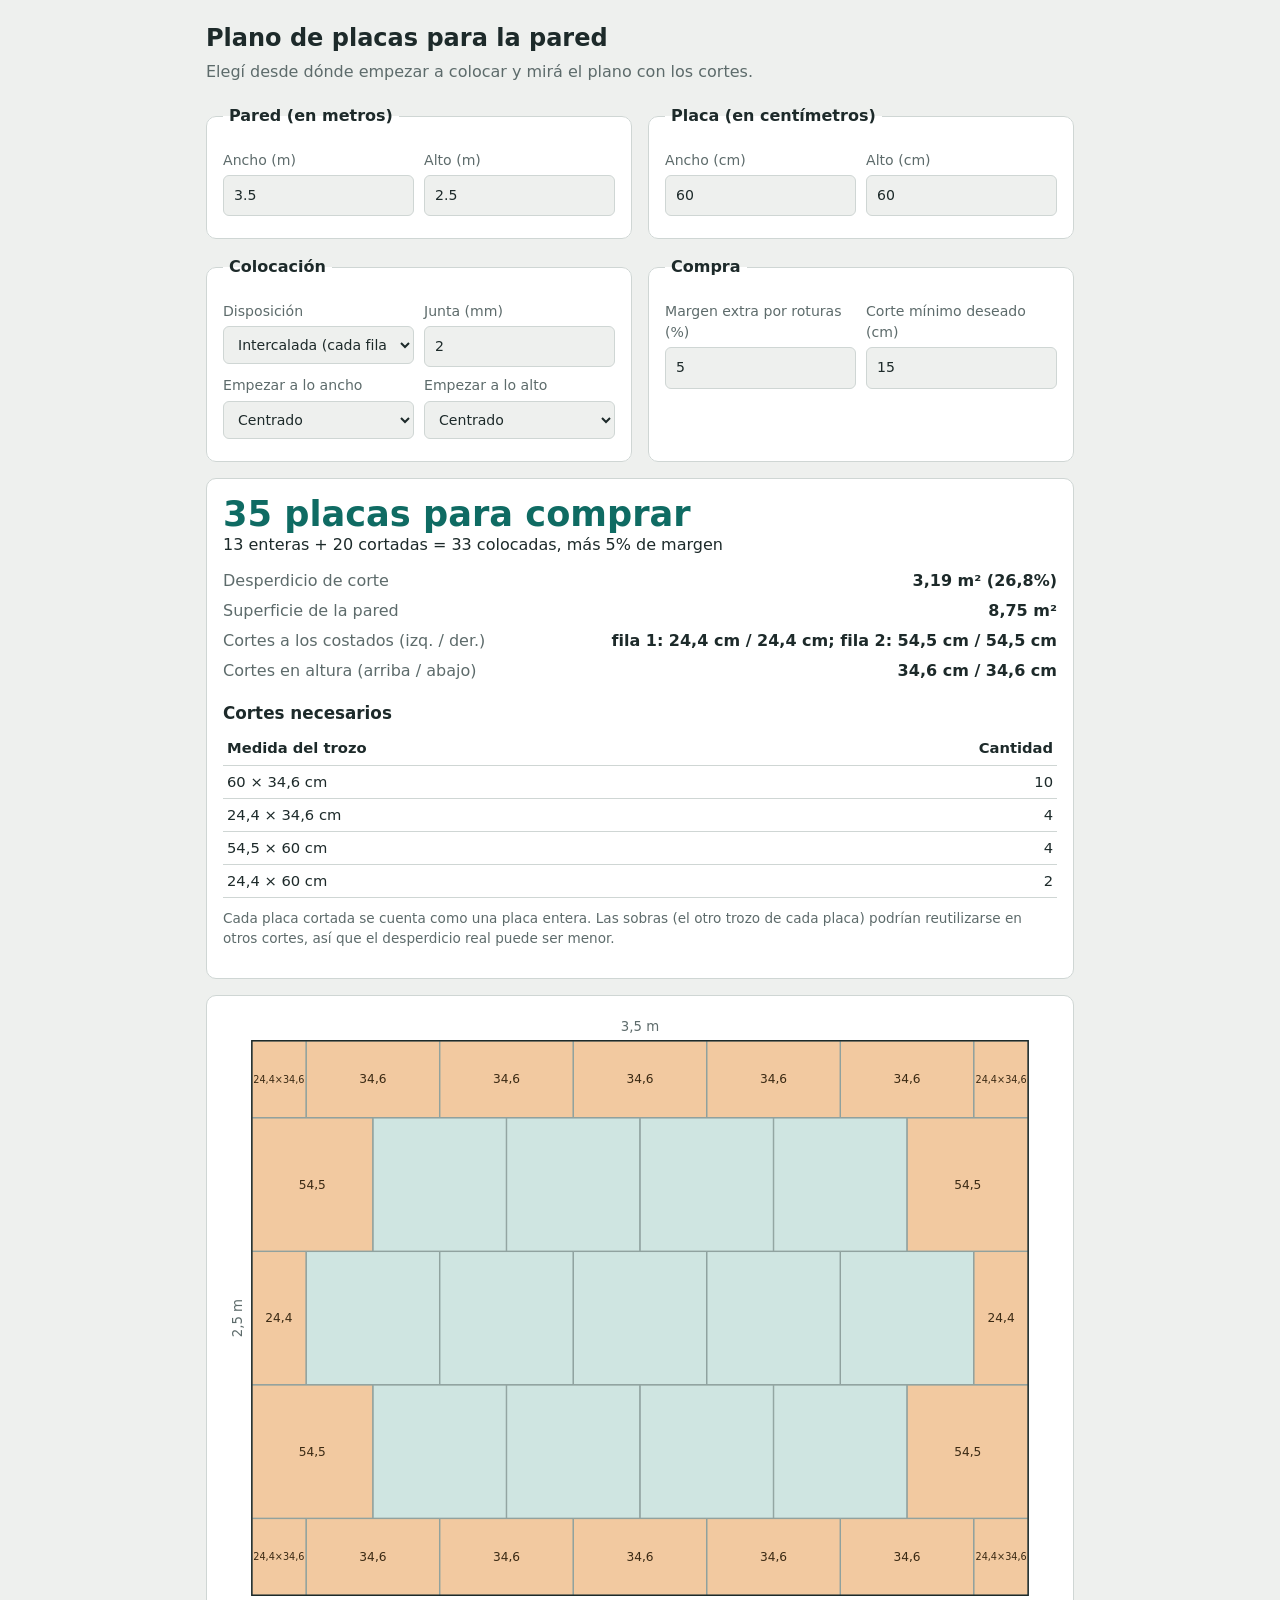
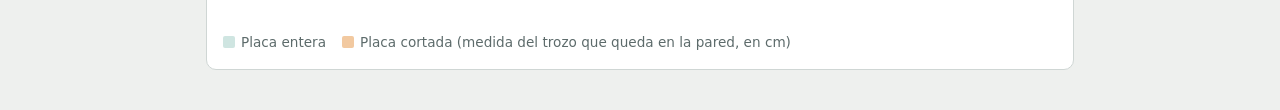
==== index.html @ 594323c6 "Add files via upload" ====
<!DOCTYPE html>
<html lang="es">
<head>
<meta charset="utf-8">
<meta name="viewport" content="width=device-width, initial-scale=1, viewport-fit=cover">
<title>Plano de placas para pared</title>
<link rel="stylesheet" href="styles.css">
</head>
<body>
<main>
<h1>Plano de placas para la pared</h1>
<p class="sub">Elegí desde dónde empezar a colocar y mirá el plano con los cortes.</p>

<div class="grid">
<fieldset><legend>Pared (en metros)</legend>
<div class="row">
<label>Ancho (m)<input id="pw" type="number" min="0" step="0.01" value="3.5"></label>
<label>Alto (m)<input id="ph" type="number" min="0" step="0.01" value="2.5"></label>
</div></fieldset>

<fieldset><legend>Placa (en centímetros)</legend>
<div class="row">
<label>Ancho (cm)<input id="tw" type="number" min="0" step="any" value="60"></label>
<label>Alto (cm)<input id="th" type="number" min="0" step="any" value="60"></label>
</div></fieldset>

<fieldset><legend>Colocación</legend>
<div class="row">
<label>Disposición
<select id="mode"><option value="stag">Intercalada (cada fila corrida media placa)</option><option value="grid">Alineada (juntas a plomo)</option></select></label>
<label>Junta (mm)<input id="jt" type="number" min="0" step="any" value="2"></label>
</div>
<div class="row">
<label>Empezar a lo ancho
<select id="sx"><option value="center">Centrado</option><option value="left">Desde la izquierda</option><option value="right">Desde la derecha</option></select></label>
<label>Empezar a lo alto
<select id="sy"><option value="center">Centrado</option><option value="bottom">Desde abajo</option><option value="top">Desde arriba</option></select></label>
</div></fieldset>

<fieldset><legend>Compra</legend>
<div class="row">
<label>Margen extra por roturas (%)<input id="wa" type="number" min="0" step="any" value="5"></label>
<label>Corte mínimo deseado (cm)<input id="mc" type="number" min="0" step="any" value="15"></label>
</div></fieldset>
</div>

<section class="res" id="res" aria-live="polite"></section>
<section class="draw"><div id="svg"></div>
<div class="leg"><span><i style="background:var(--tile)"></i>Placa entera</span><span><i style="background:var(--cut)"></i>Placa cortada (medida del trozo que queda en la pared, en cm)</span></div></section>
</main>

<script src="script.js"></script>
</body>
</html>
---- styles.css ----
:root{--bg:#eef0ee;--card:#fff;--ink:#1d2a2a;--mute:#5d6b6b;--line:#cfd6d4;--accent:#0f6b63;--tile:#cfe5e1;--cut:#f2c9a0;--grout:#8fa19e;--txt:#3b2a14;color-scheme:light;box-sizing:border-box;padding-top:env(safe-area-inset-top,0px);padding-bottom:env(safe-area-inset-bottom,0px)}
@media (prefers-color-scheme:dark){:root:not([data-theme="light"]){--bg:#121818;--card:#1b2424;--ink:#e6eeec;--mute:#9aaba8;--line:#2f3d3c;--accent:#4fc3b6;--tile:#2d5a55;--cut:#8a5a32;--grout:#0e1414;--txt:#fff3e2;color-scheme:dark}}
*{box-sizing:border-box}
html{scroll-padding-top:env(safe-area-inset-top,0px)}
body{margin:0;background:var(--bg);color:var(--ink);font:16px/1.5 "Segoe UI",system-ui,-apple-system,Arial,sans-serif}
main{max-width:900px;margin:0 auto;padding:20px 16px 40px}
h1{font-size:1.5rem;margin:0 0 4px}
p.sub{margin:0 0 20px;color:var(--mute)}
.grid{display:grid;grid-template-columns:1fr 1fr;gap:16px}
@media (max-width:640px){.grid{grid-template-columns:1fr}}
fieldset{background:var(--card);border:1px solid var(--line);border-radius:10px;padding:14px 16px;margin:0}
legend{font-weight:600;padding:0 6px}
.row{display:flex;gap:10px;margin:8px 0}
label{display:flex;flex-direction:column;flex:1;font-size:.88rem;color:var(--mute)}
input,select{margin-top:4px;padding:9px 10px;font:inherit;color:var(--ink);background:var(--bg);border:1px solid var(--line);border-radius:6px;width:100%}
input:focus-visible,select:focus-visible{outline:2px solid var(--accent);outline-offset:1px}
.res,.draw{margin-top:16px;background:var(--card);border:1px solid var(--line);border-radius:10px;padding:16px}
.big{font-size:2.2rem;font-weight:700;color:var(--accent);line-height:1.1}
dl{display:grid;grid-template-columns:1fr auto;gap:6px 12px;margin:12px 0 0}
dt{color:var(--mute)}dd{margin:0;font-weight:600;text-align:right}
h2{font-size:1.05rem;margin:18px 0 6px}
.note{font-size:.85rem;color:var(--mute);margin-top:10px}
.warn{color:#b34a00;font-weight:600;font-size:.9rem;margin-top:8px}
.err{color:#c0392b;font-weight:600}
.draw{overflow-x:auto}
svg{display:block;width:100%;height:auto;min-width:420px}
.leg{display:flex;gap:16px;font-size:.85rem;color:var(--mute);margin-top:8px;flex-wrap:wrap}
.leg i{display:inline-block;width:12px;height:12px;border-radius:2px;margin-right:6px;vertical-align:-1px}
table{width:100%;border-collapse:collapse;font-size:.92rem}
th,td{padding:5px 4px;border-bottom:1px solid var(--line);text-align:left}
td:last-child,th:last-child{text-align:right}
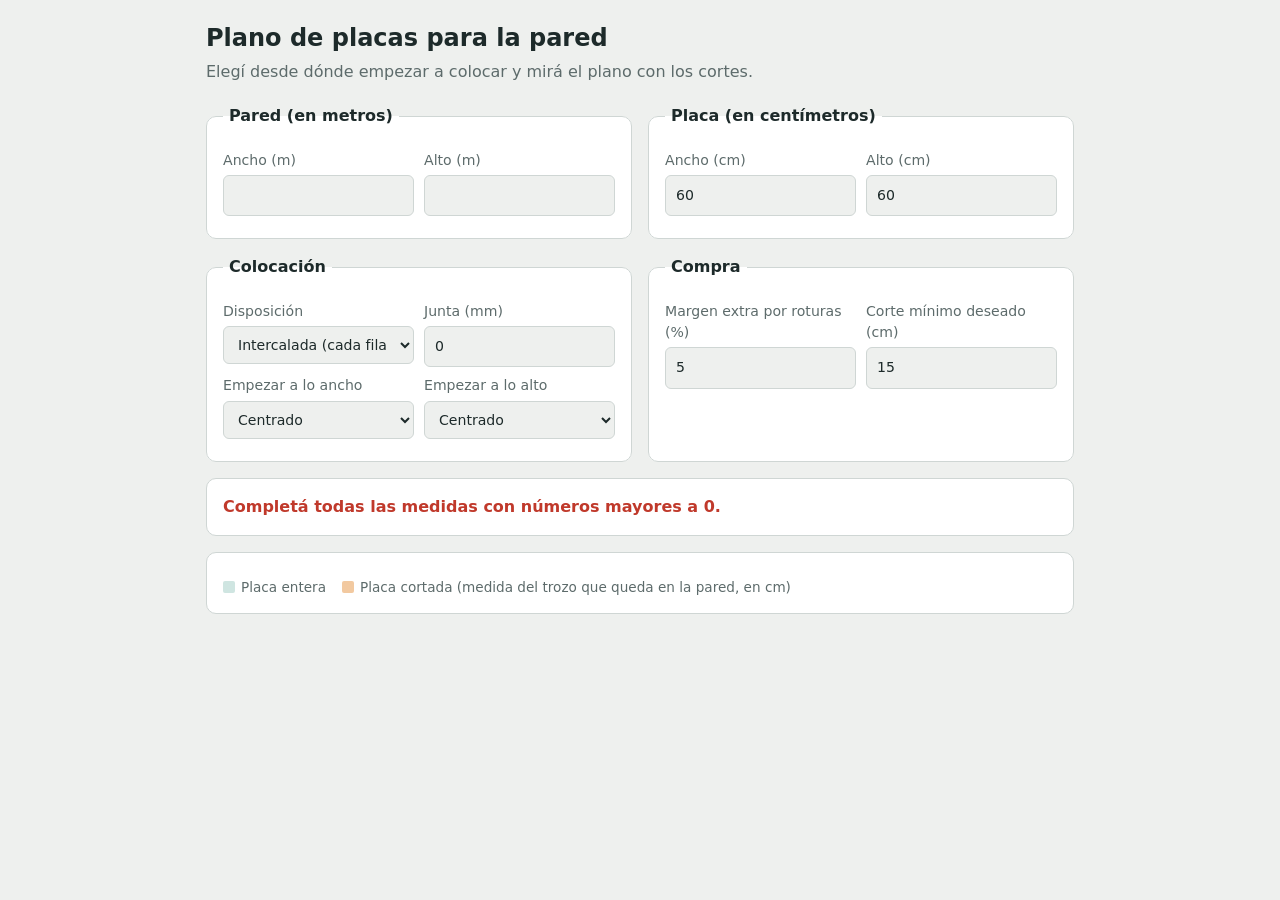
==== commit 53720943: "Update index.html" ====
--- a/index.html
+++ b/index.html
@@ -14,8 +14,8 @@
 <div class="grid">
 <fieldset><legend>Pared (en metros)</legend>
 <div class="row">
-<label>Ancho (m)<input id="pw" type="number" min="0" step="0.01" value="3.5"></label>
-<label>Alto (m)<input id="ph" type="number" min="0" step="0.01" value="2.5"></label>
+<label>Ancho (m)<input id="pw" type="number" min="0" step="0.01" value=""></label>
+<label>Alto (m)<input id="ph" type="number" min="0" step="0.01" value=""></label>
 </div></fieldset>
 
 <fieldset><legend>Placa (en centímetros)</legend>
@@ -28,7 +28,7 @@
 <div class="row">
 <label>Disposición
 <select id="mode"><option value="stag">Intercalada (cada fila corrida media placa)</option><option value="grid">Alineada (juntas a plomo)</option></select></label>
-<label>Junta (mm)<input id="jt" type="number" min="0" step="any" value="2"></label>
+<label>Junta (mm)<input id="jt" type="number" min="0" step="any" value="0"></label>
 </div>
 <div class="row">
 <label>Empezar a lo ancho
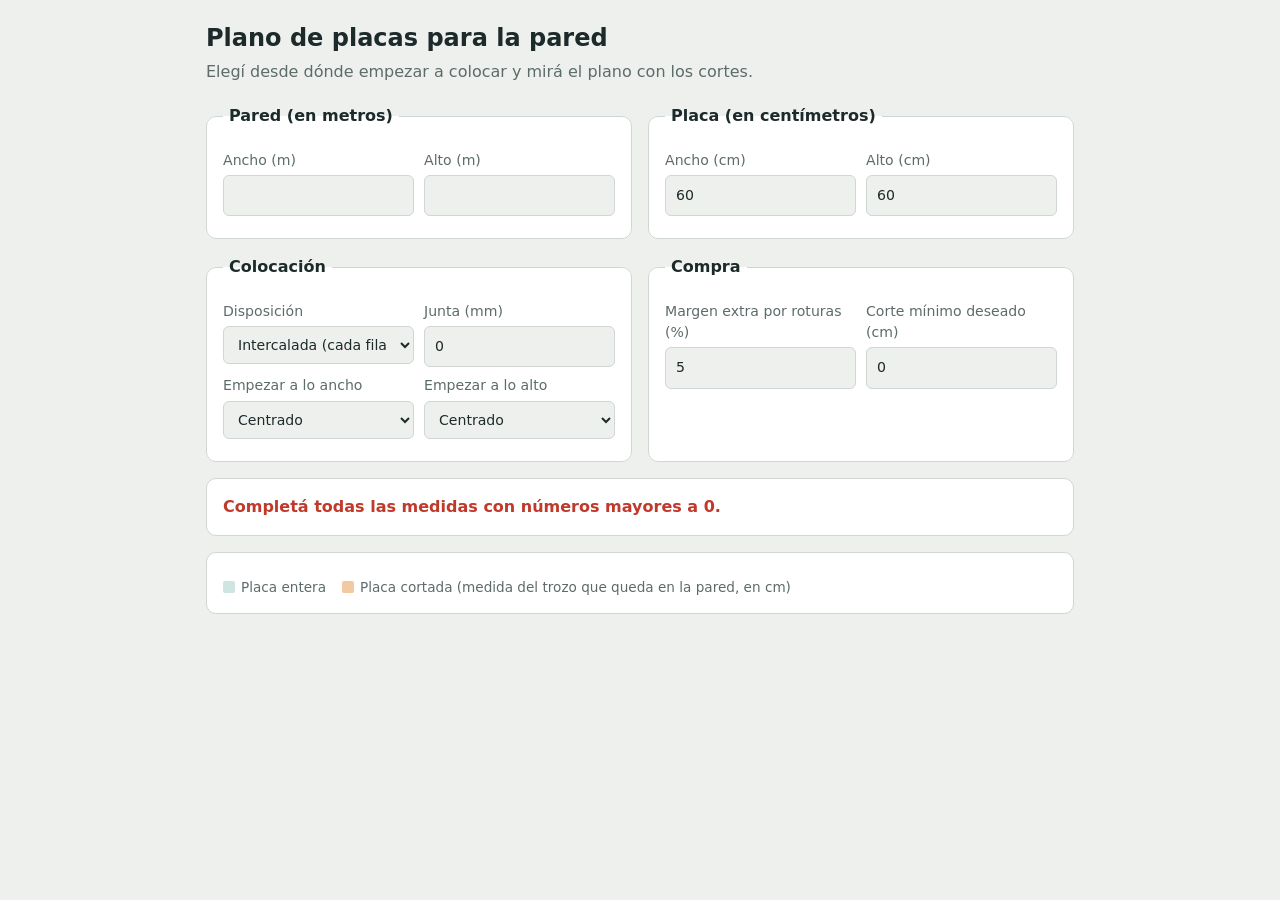
==== commit 3033bc55: "Update index.html" ====
--- a/index.html
+++ b/index.html
@@ -40,7 +40,7 @@
 <fieldset><legend>Compra</legend>
 <div class="row">
 <label>Margen extra por roturas (%)<input id="wa" type="number" min="0" step="any" value="5"></label>
-<label>Corte mínimo deseado (cm)<input id="mc" type="number" min="0" step="any" value="15"></label>
+<label>Corte mínimo deseado (cm)<input id="mc" type="number" min="0" step="any" value="0"></label>
 </div></fieldset>
 </div>
 
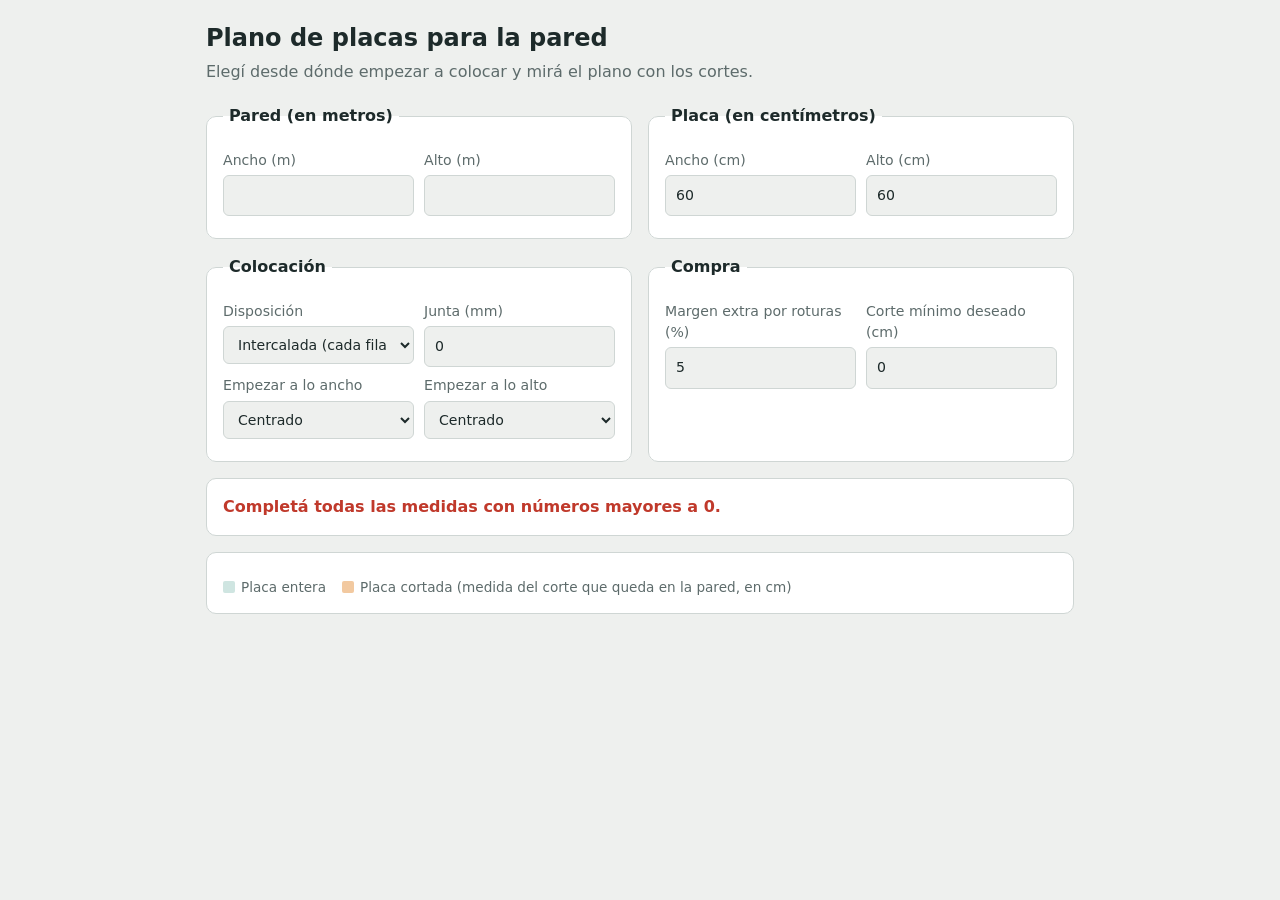
==== commit 9c206b74: "Update index.html" ====
--- a/index.html
+++ b/index.html
@@ -46,7 +46,7 @@
 
 <section class="res" id="res" aria-live="polite"></section>
 <section class="draw"><div id="svg"></div>
-<div class="leg"><span><i style="background:var(--tile)"></i>Placa entera</span><span><i style="background:var(--cut)"></i>Placa cortada (medida del trozo que queda en la pared, en cm)</span></div></section>
+<div class="leg"><span><i style="background:var(--tile)"></i>Placa entera</span><span><i style="background:var(--cut)"></i>Placa cortada (medida del corte que queda en la pared, en cm)</span></div></section>
 </main>
 
 <script src="script.js"></script>
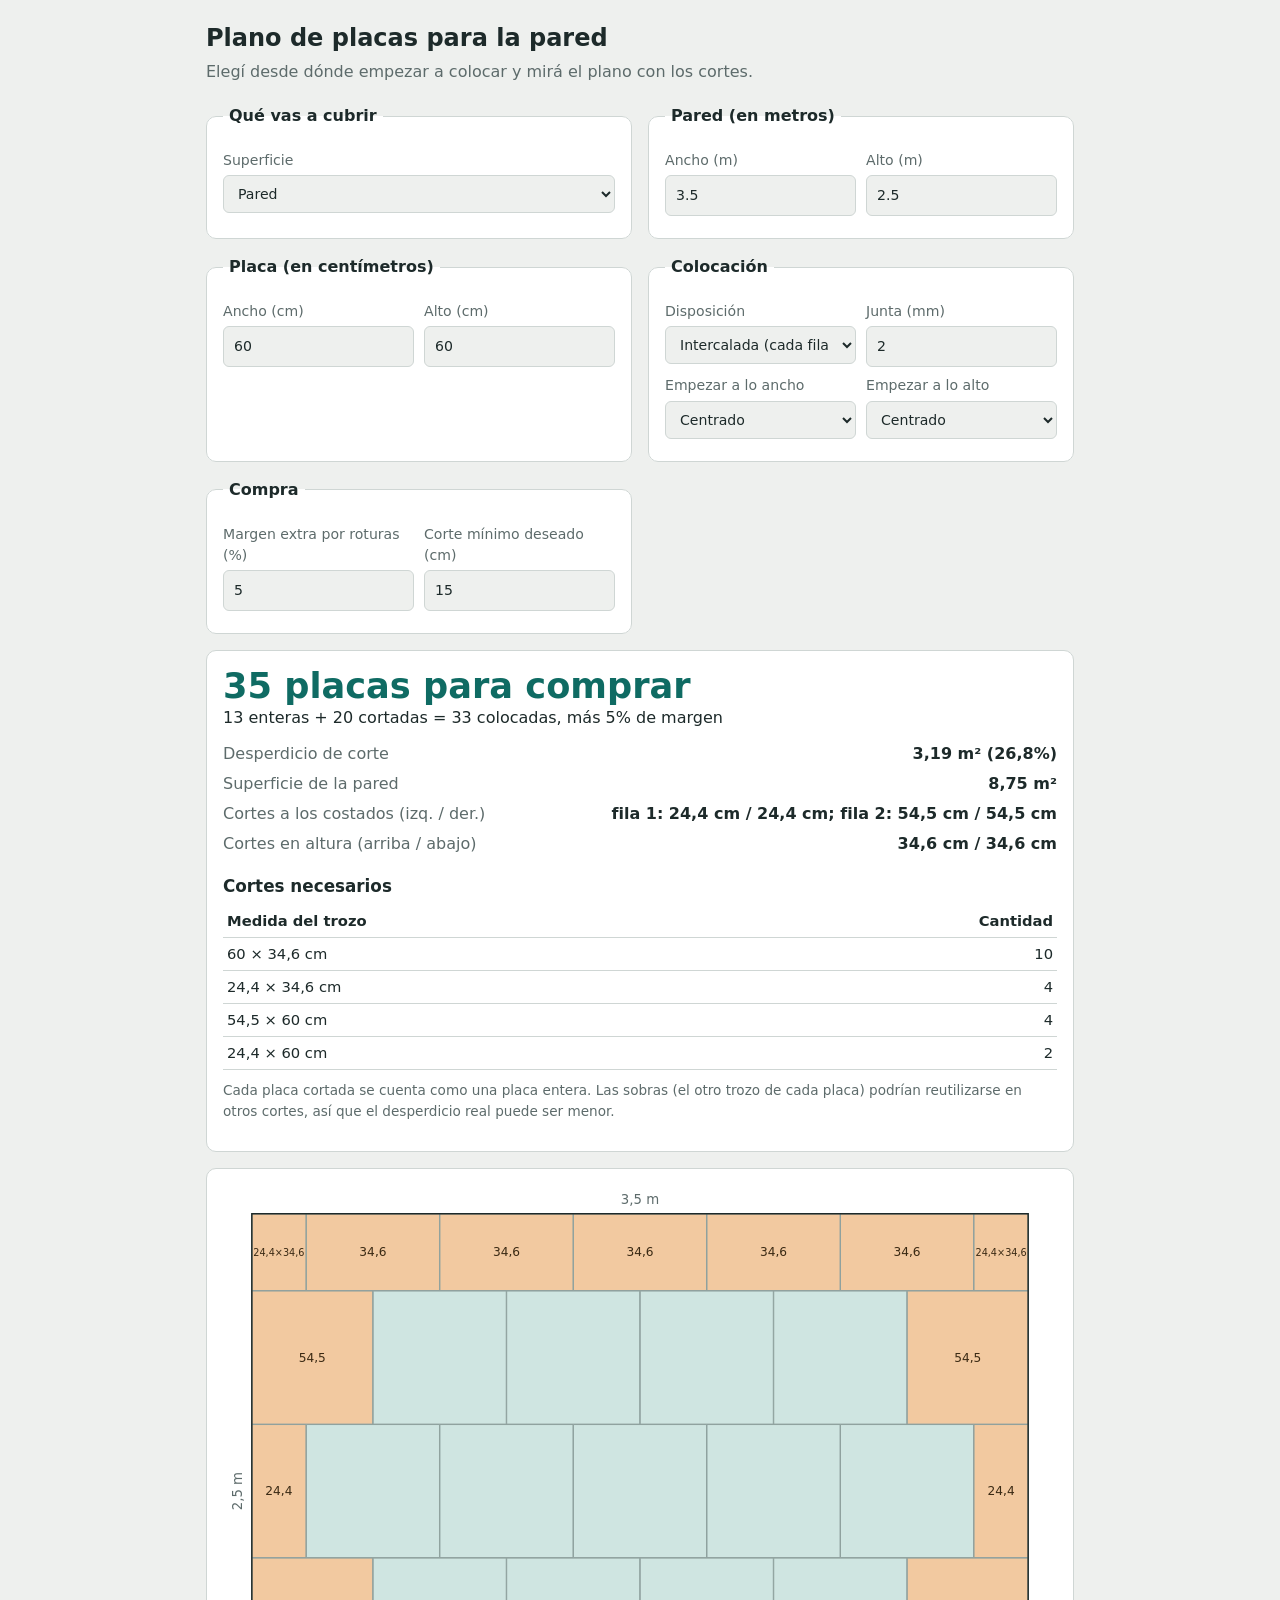
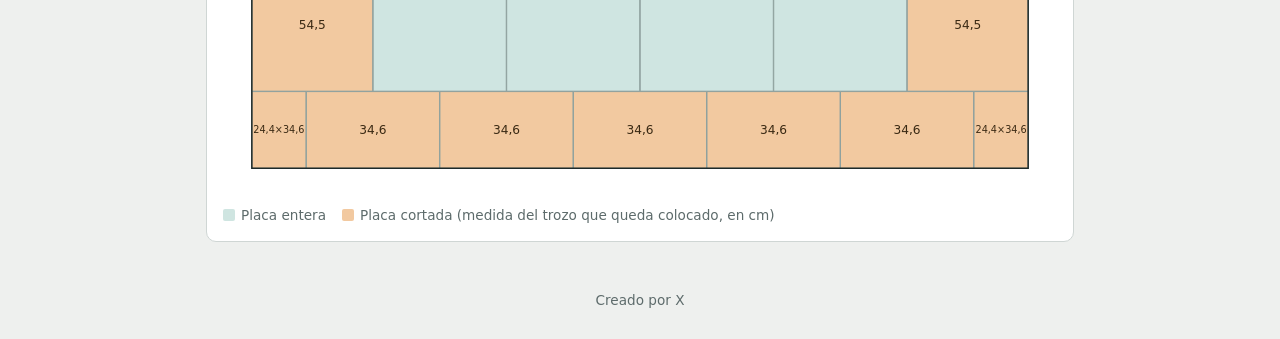
==== commit 792dc8e8: "Add files via upload" ====
--- a/index.html
+++ b/index.html
@@ -8,14 +8,22 @@
 </head>
 <body>
 <main>
-<h1>Plano de placas para la pared</h1>
+<h1 id="ttl">Plano de placas para la pared</h1>
 <p class="sub">Elegí desde dónde empezar a colocar y mirá el plano con los cortes.</p>
 
 <div class="grid">
-<fieldset><legend>Pared (en metros)</legend>
+<fieldset><legend>Qué vas a cubrir</legend>
 <div class="row">
-<label>Ancho (m)<input id="pw" type="number" min="0" step="0.01" value=""></label>
-<label>Alto (m)<input id="ph" type="number" min="0" step="0.01" value=""></label>
+<label>Superficie
+<select id="surf"><option value="wall">Pared</option><option value="ceil">Cielorraso</option></select></label>
+<label id="lct" hidden>Tipo de cielorraso
+<select id="ctype"><option value="rem">Desmontable (largueros y cortitos)</option><option value="fix">Fijo (placas encastradas, a plomo)</option></select></label>
+</div></fieldset>
+
+<fieldset><legend id="lgW">Pared (en metros)</legend>
+<div class="row">
+<label>Ancho (m)<input id="pw" type="number" min="0" step="0.01" value="3.5"></label>
+<label><span id="lbH">Alto (m)</span><input id="ph" type="number" min="0" step="0.01" value="2.5"></label>
 </div></fieldset>
 
 <fieldset><legend>Placa (en centímetros)</legend>
@@ -26,9 +34,9 @@
 
 <fieldset><legend>Colocación</legend>
 <div class="row">
-<label>Disposición
+<label id="lmode">Disposición
 <select id="mode"><option value="stag">Intercalada (cada fila corrida media placa)</option><option value="grid">Alineada (juntas a plomo)</option></select></label>
-<label>Junta (mm)<input id="jt" type="number" min="0" step="any" value="0"></label>
+<label id="ljt">Junta (mm)<input id="jt" type="number" min="0" step="any" value="2"></label>
 </div>
 <div class="row">
 <label>Empezar a lo ancho
@@ -40,14 +48,30 @@
 <fieldset><legend>Compra</legend>
 <div class="row">
 <label>Margen extra por roturas (%)<input id="wa" type="number" min="0" step="any" value="5"></label>
-<label>Corte mínimo deseado (cm)<input id="mc" type="number" min="0" step="any" value="0"></label>
+<label>Corte mínimo deseado (cm)<input id="mc" type="number" min="0" step="any" value="15"></label>
 </div></fieldset>
+<fieldset id="est" hidden><legend id="lgE">Estructura del cielorraso</legend>
+<div class="row" id="er1">
+<label>Larguero (cm)<input id="lg" type="number" min="1" step="any" value="364"></label>
+<label>Cortito (cm)<input id="ct" type="number" min="1" step="any" value="60"></label>
+</div>
+<div class="row">
+<label>Moldura (cm)<input id="mo" type="number" min="1" step="any" value="100"></label>
+<label id="lrun">Los largueros van a lo
+<select id="run"><option value="v">Largo (paralelos al lado largo)</option><option value="h">Ancho (paralelos al lado ancho)</option></select></label>
+</div>
+<div class="row" id="er3">
+<label>Empalmar largueros
+<select id="sp"><option value="no">No empalmar (un solo larguero por línea)</option><option value="si">Empalmar</option></select></label>
+</div>
+<p class="note" id="spmsg" hidden></p></fieldset>
 </div>
 
 <section class="res" id="res" aria-live="polite"></section>
 <section class="draw"><div id="svg"></div>
-<div class="leg"><span><i style="background:var(--tile)"></i>Placa entera</span><span><i style="background:var(--cut)"></i>Placa cortada (medida del corte que queda en la pared, en cm)</span></div></section>
+<div class="leg"><span><i style="background:var(--tile)"></i>Placa entera</span><span><i style="background:var(--cut)"></i>Placa cortada (medida del trozo que queda colocado, en cm)</span><span id="legc" hidden><i style="background:var(--accent)"></i>Larguero &nbsp; <i style="background:var(--ink);opacity:.6"></i>Cortito &nbsp; <i style="background:#d98a1c"></i>Moldura</span></div></section>
 </main>
+<footer>Creado por X</footer>
 
 <script src="script.js"></script>
 </body>
--- a/styles.css
+++ b/styles.css
@@ -1,6 +1,8 @@
 :root{--bg:#eef0ee;--card:#fff;--ink:#1d2a2a;--mute:#5d6b6b;--line:#cfd6d4;--accent:#0f6b63;--tile:#cfe5e1;--cut:#f2c9a0;--grout:#8fa19e;--txt:#3b2a14;color-scheme:light;box-sizing:border-box;padding-top:env(safe-area-inset-top,0px);padding-bottom:env(safe-area-inset-bottom,0px)}
 @media (prefers-color-scheme:dark){:root:not([data-theme="light"]){--bg:#121818;--card:#1b2424;--ink:#e6eeec;--mute:#9aaba8;--line:#2f3d3c;--accent:#4fc3b6;--tile:#2d5a55;--cut:#8a5a32;--grout:#0e1414;--txt:#fff3e2;color-scheme:dark}}
 *{box-sizing:border-box}
+[hidden]{display:none!important}
+footer{text-align:center;color:var(--mute);font-size:.85rem;padding:8px 16px 28px}
 html{scroll-padding-top:env(safe-area-inset-top,0px)}
 body{margin:0;background:var(--bg);color:var(--ink);font:16px/1.5 "Segoe UI",system-ui,-apple-system,Arial,sans-serif}
 main{max-width:900px;margin:0 auto;padding:20px 16px 40px}
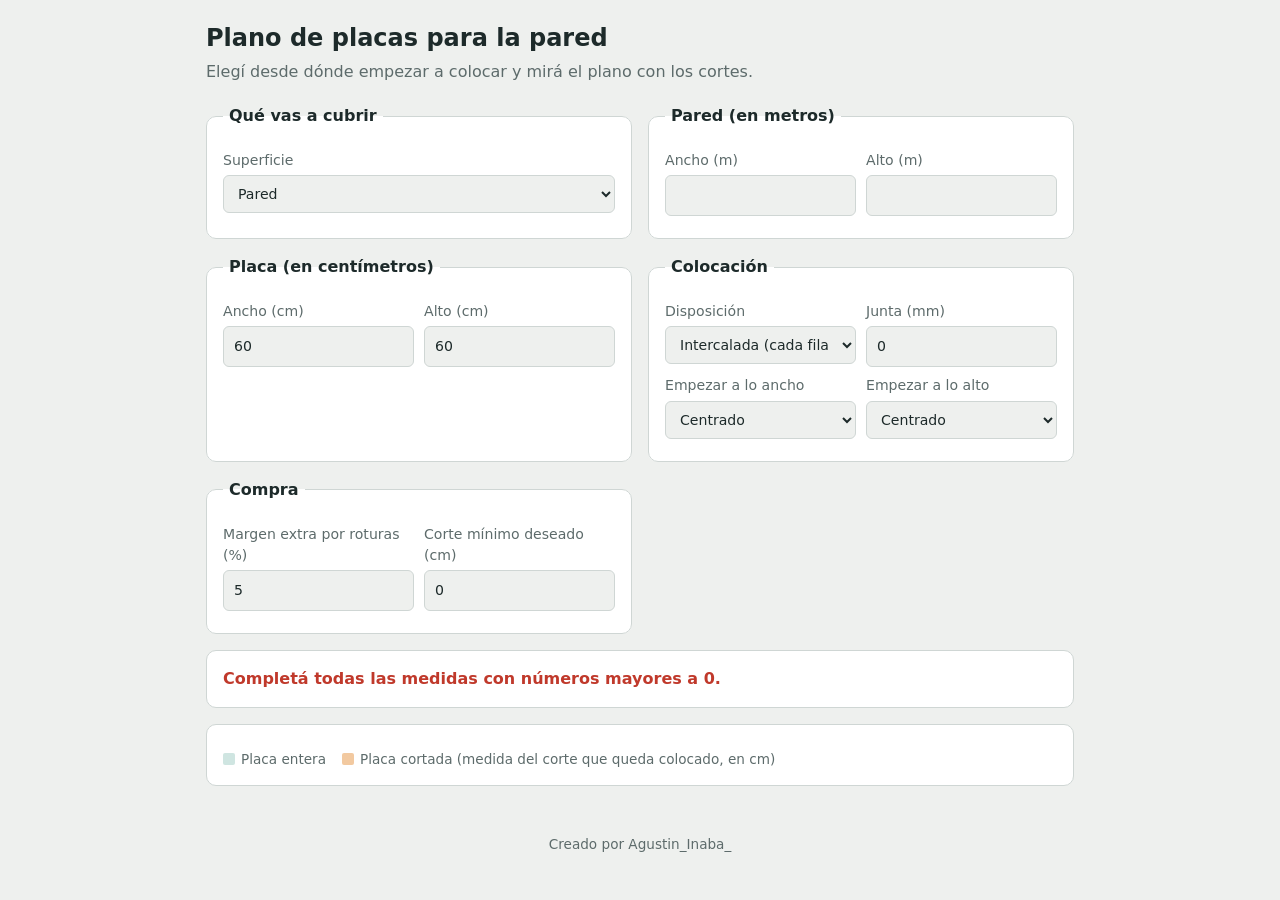
==== commit fb99547d: "Update index.html" ====
--- a/index.html
+++ b/index.html
@@ -3,12 +3,12 @@
 <head>
 <meta charset="utf-8">
 <meta name="viewport" content="width=device-width, initial-scale=1, viewport-fit=cover">
-<title>Plano de placas para pared</title>
+<title>Plano de placas para revestimiento</title>
 <link rel="stylesheet" href="styles.css">
 </head>
 <body>
 <main>
-<h1 id="ttl">Plano de placas para la pared</h1>
+<h1 id="ttl">Plano de placas para revestimiento</h1>
 <p class="sub">Elegí desde dónde empezar a colocar y mirá el plano con los cortes.</p>
 
 <div class="grid">
@@ -16,14 +16,18 @@
 <div class="row">
 <label>Superficie
 <select id="surf"><option value="wall">Pared</option><option value="ceil">Cielorraso</option></select></label>
-<label id="lct" hidden>Tipo de cielorraso
+</div></fieldset>
+
+<fieldset id="fct" hidden style="display:none"><legend>Tipo de cielorraso</legend>
+<div class="row">
+<label>Elegí el tipo
 <select id="ctype"><option value="rem">Desmontable (largueros y cortitos)</option><option value="fix">Fijo (placas encastradas, a plomo)</option></select></label>
 </div></fieldset>
 
 <fieldset><legend id="lgW">Pared (en metros)</legend>
 <div class="row">
-<label>Ancho (m)<input id="pw" type="number" min="0" step="0.01" value="3.5"></label>
-<label><span id="lbH">Alto (m)</span><input id="ph" type="number" min="0" step="0.01" value="2.5"></label>
+<label>Ancho (m)<input id="pw" type="number" min="0" step="0.01" value=""></label>
+<label><span id="lbH">Alto (m)</span><input id="ph" type="number" min="0" step="0.01" value=""></label>
 </div></fieldset>
 
 <fieldset><legend>Placa (en centímetros)</legend>
@@ -36,7 +40,7 @@
 <div class="row">
 <label id="lmode">Disposición
 <select id="mode"><option value="stag">Intercalada (cada fila corrida media placa)</option><option value="grid">Alineada (juntas a plomo)</option></select></label>
-<label id="ljt">Junta (mm)<input id="jt" type="number" min="0" step="any" value="2"></label>
+<label id="ljt">Junta (mm)<input id="jt" type="number" min="0" step="any" value="0"></label>
 </div>
 <div class="row">
 <label>Empezar a lo ancho
@@ -48,7 +52,7 @@
 <fieldset><legend>Compra</legend>
 <div class="row">
 <label>Margen extra por roturas (%)<input id="wa" type="number" min="0" step="any" value="5"></label>
-<label>Corte mínimo deseado (cm)<input id="mc" type="number" min="0" step="any" value="15"></label>
+<label>Corte mínimo deseado (cm)<input id="mc" type="number" min="0" step="any" value="0"></label>
 </div></fieldset>
 <fieldset id="est" hidden><legend id="lgE">Estructura del cielorraso</legend>
 <div class="row" id="er1">
@@ -69,9 +73,9 @@
 
 <section class="res" id="res" aria-live="polite"></section>
 <section class="draw"><div id="svg"></div>
-<div class="leg"><span><i style="background:var(--tile)"></i>Placa entera</span><span><i style="background:var(--cut)"></i>Placa cortada (medida del trozo que queda colocado, en cm)</span><span id="legc" hidden><i style="background:var(--accent)"></i>Larguero &nbsp; <i style="background:var(--ink);opacity:.6"></i>Cortito &nbsp; <i style="background:#d98a1c"></i>Moldura</span></div></section>
+<div class="leg"><span><i style="background:var(--tile)"></i>Placa entera</span><span><i style="background:var(--cut)"></i>Placa cortada (medida del corte que queda colocado, en cm)</span><span id="legc" hidden><i style="background:var(--accent)"></i>Larguero &nbsp; <i style="background:var(--ink);opacity:.6"></i>Cortito &nbsp; <i style="background:#d98a1c"></i>Moldura</span></div></section>
 </main>
-<footer>Creado por X</footer>
+<footer>Creado por Agustin_Inaba_</footer>
 
 <script src="script.js"></script>
 </body>
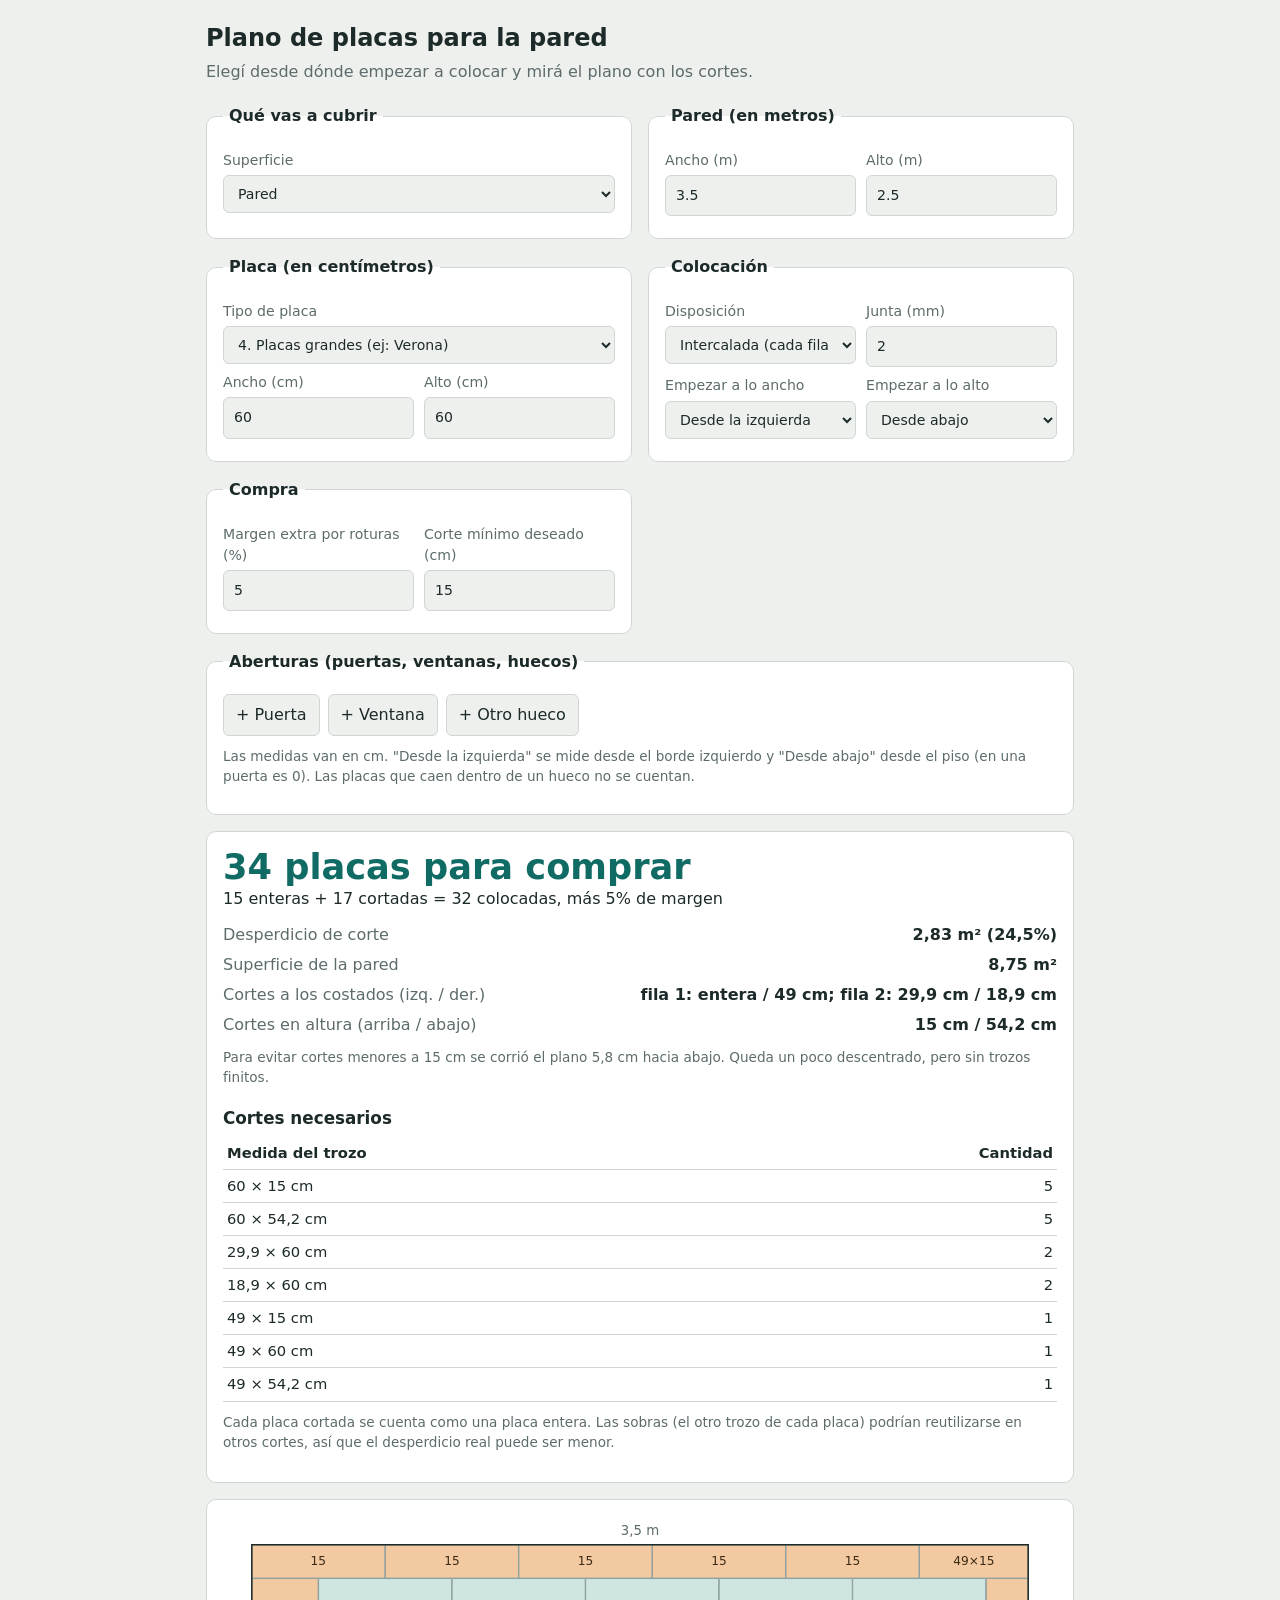
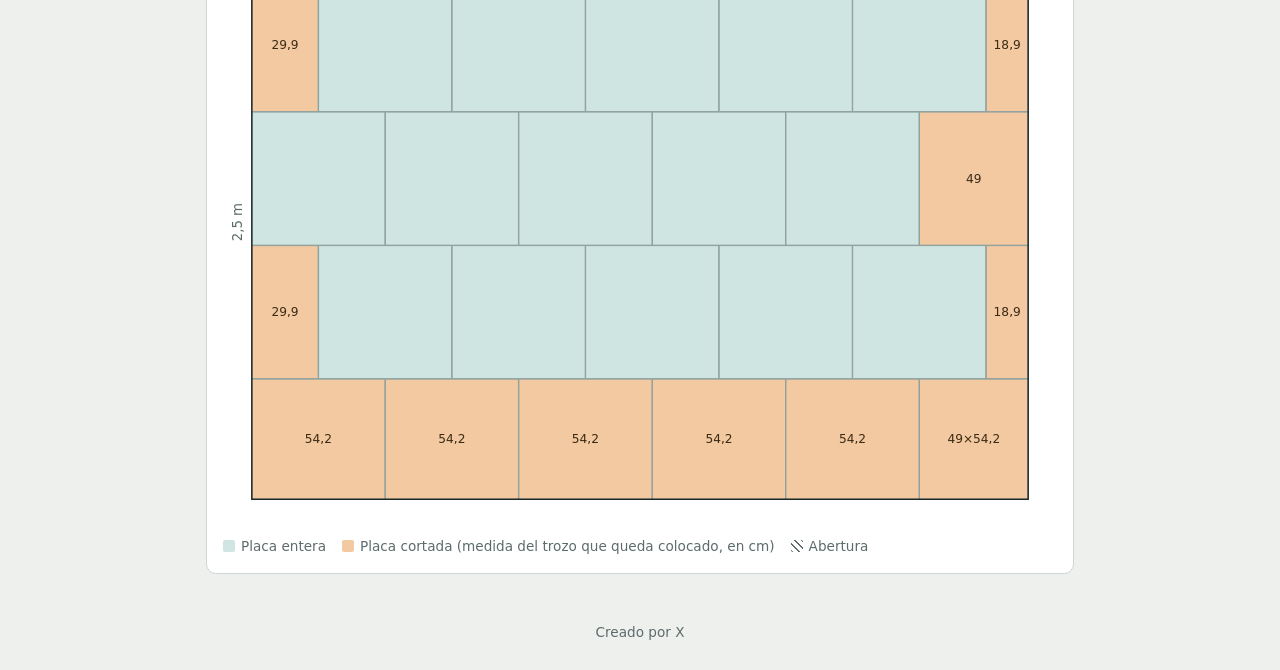
==== commit ad8b2dd2: "Add files via upload Update" ====
--- a/index.html
+++ b/index.html
@@ -3,12 +3,12 @@
 <head>
 <meta charset="utf-8">
 <meta name="viewport" content="width=device-width, initial-scale=1, viewport-fit=cover">
-<title>Plano de placas para revestimiento</title>
+<title>Plano de placas para pared</title>
 <link rel="stylesheet" href="styles.css">
 </head>
 <body>
 <main>
-<h1 id="ttl">Plano de placas para revestimiento</h1>
+<h1 id="ttl">Plano de placas para la pared</h1>
 <p class="sub">Elegí desde dónde empezar a colocar y mirá el plano con los cortes.</p>
 
 <div class="grid">
@@ -26,33 +26,37 @@
 
 <fieldset><legend id="lgW">Pared (en metros)</legend>
 <div class="row">
-<label>Ancho (m)<input id="pw" type="number" min="0" step="0.01" value=""></label>
-<label><span id="lbH">Alto (m)</span><input id="ph" type="number" min="0" step="0.01" value=""></label>
+<label>Ancho (m)<input id="pw" type="number" min="0" step="0.01" value="3.5"></label>
+<label><span id="lbH">Alto (m)</span><input id="ph" type="number" min="0" step="0.01" value="2.5"></label>
 </div></fieldset>
 
 <fieldset><legend>Placa (en centímetros)</legend>
 <div class="row">
-<label>Ancho (cm)<input id="tw" type="number" min="0" step="any" value="60"></label>
-<label>Alto (cm)<input id="th" type="number" min="0" step="any" value="60"></label>
+<label>Tipo de placa
+<select id="preset"><option value="custom">1. Personalizada</option><option value="small">2. Placas chicas (ej: Travertino)</option><option value="brick">3. Ladrillo - Pizarra</option><option value="large" selected>4. Placas grandes (ej: Verona)</option></select></label>
+</div>
+<div class="row">
+<label>Ancho (cm)<input id="tw" type="number" min="0" step="any" placeholder="ej: 60" value="60"></label>
+<label>Alto (cm)<input id="th" type="number" min="0" step="any" placeholder="ej: 60" value="60"></label>
 </div></fieldset>
 
 <fieldset><legend>Colocación</legend>
 <div class="row">
 <label id="lmode">Disposición
 <select id="mode"><option value="stag">Intercalada (cada fila corrida media placa)</option><option value="grid">Alineada (juntas a plomo)</option></select></label>
-<label id="ljt">Junta (mm)<input id="jt" type="number" min="0" step="any" value="0"></label>
+<label id="ljt">Junta (mm)<input id="jt" type="number" min="0" step="any" value="2"></label>
 </div>
 <div class="row">
 <label>Empezar a lo ancho
-<select id="sx"><option value="center">Centrado</option><option value="left">Desde la izquierda</option><option value="right">Desde la derecha</option></select></label>
+<select id="sx"><option value="center">Centrado</option><option value="left" selected>Desde la izquierda</option><option value="right">Desde la derecha</option></select></label>
 <label>Empezar a lo alto
-<select id="sy"><option value="center">Centrado</option><option value="bottom">Desde abajo</option><option value="top">Desde arriba</option></select></label>
+<select id="sy"><option value="center">Centrado</option><option value="bottom" selected>Desde abajo</option><option value="top">Desde arriba</option></select></label>
 </div></fieldset>
 
 <fieldset><legend>Compra</legend>
 <div class="row">
 <label>Margen extra por roturas (%)<input id="wa" type="number" min="0" step="any" value="5"></label>
-<label>Corte mínimo deseado (cm)<input id="mc" type="number" min="0" step="any" value="0"></label>
+<label>Corte mínimo deseado (cm)<input id="mc" type="number" min="0" step="any" value="15"></label>
 </div></fieldset>
 <fieldset id="est" hidden><legend id="lgE">Estructura del cielorraso</legend>
 <div class="row" id="er1">
@@ -69,13 +73,24 @@
 <select id="sp"><option value="no">No empalmar (un solo larguero por línea)</option><option value="si">Empalmar</option></select></label>
 </div>
 <p class="note" id="spmsg" hidden></p></fieldset>
+<fieldset class="wide" id="fop"><legend>Aberturas (puertas, ventanas, huecos)</legend>
+<div class="opadd">
+<button type="button" class="btn" data-add="puerta">+ Puerta</button>
+<button type="button" class="btn" data-add="ventana">+ Ventana</button>
+<button type="button" class="btn" data-add="otro">+ Otro hueco</button>
+</div>
+<div id="ops"></div>
+<div class="row" id="ctrrow" hidden><label>Centrar el plano respecto de
+<select id="ctr"><option value="wall">La pared (o el cielorraso)</option><option value="op">La abertura más ancha</option></select></label></div>
+<p class="note">Las medidas van en cm. "Desde la izquierda" se mide desde el borde izquierdo y "Desde abajo" desde el piso (en una puerta es 0). Las placas que caen dentro de un hueco no se cuentan.</p>
+</fieldset>
 </div>
 
 <section class="res" id="res" aria-live="polite"></section>
 <section class="draw"><div id="svg"></div>
-<div class="leg"><span><i style="background:var(--tile)"></i>Placa entera</span><span><i style="background:var(--cut)"></i>Placa cortada (medida del corte que queda colocado, en cm)</span><span id="legc" hidden><i style="background:var(--accent)"></i>Larguero &nbsp; <i style="background:var(--ink);opacity:.6"></i>Cortito &nbsp; <i style="background:#d98a1c"></i>Moldura</span></div></section>
+<div class="leg"><span><i style="background:var(--tile)"></i>Placa entera</span><span><i style="background:var(--cut)"></i>Placa cortada (medida del trozo que queda colocado, en cm)</span><span><i style="background:repeating-linear-gradient(45deg,var(--mute) 0 2px,var(--card) 2px 5px)"></i>Abertura</span><span id="legc" hidden><i style="background:var(--accent)"></i>Larguero &nbsp; <i style="background:var(--ink);opacity:.6"></i>Cortito &nbsp; <i style="background:#d98a1c"></i>Moldura</span></div></section>
 </main>
-<footer>Creado por Agustin_Inaba_</footer>
+<footer>Creado por X</footer>
 
 <script src="script.js"></script>
 </body>
--- a/styles.css
+++ b/styles.css
@@ -3,6 +3,16 @@
 *{box-sizing:border-box}
 [hidden]{display:none!important}
 footer{text-align:center;color:var(--mute);font-size:.85rem;padding:8px 16px 28px}
+.wide{grid-column:1/-1}
+.btn{padding:8px 12px;border:1px solid var(--line);border-radius:6px;background:var(--bg);color:var(--ink);font:inherit;cursor:pointer}
+.btn:hover{border-color:var(--accent)}
+.btn:focus-visible{outline:2px solid var(--accent);outline-offset:1px}
+.opadd{display:flex;gap:8px;flex-wrap:wrap;margin:6px 0}
+.op{border:1px solid var(--line);border-radius:8px;padding:10px 12px;margin:10px 0}
+.oph{display:flex;gap:10px;align-items:center;margin-bottom:8px}
+.oph select{max-width:220px;margin:0}
+.opg{display:grid;grid-template-columns:repeat(4,1fr);gap:10px}
+@media (max-width:640px){.opg{grid-template-columns:1fr 1fr}}
 html{scroll-padding-top:env(safe-area-inset-top,0px)}
 body{margin:0;background:var(--bg);color:var(--ink);font:16px/1.5 "Segoe UI",system-ui,-apple-system,Arial,sans-serif}
 main{max-width:900px;margin:0 auto;padding:20px 16px 40px}
